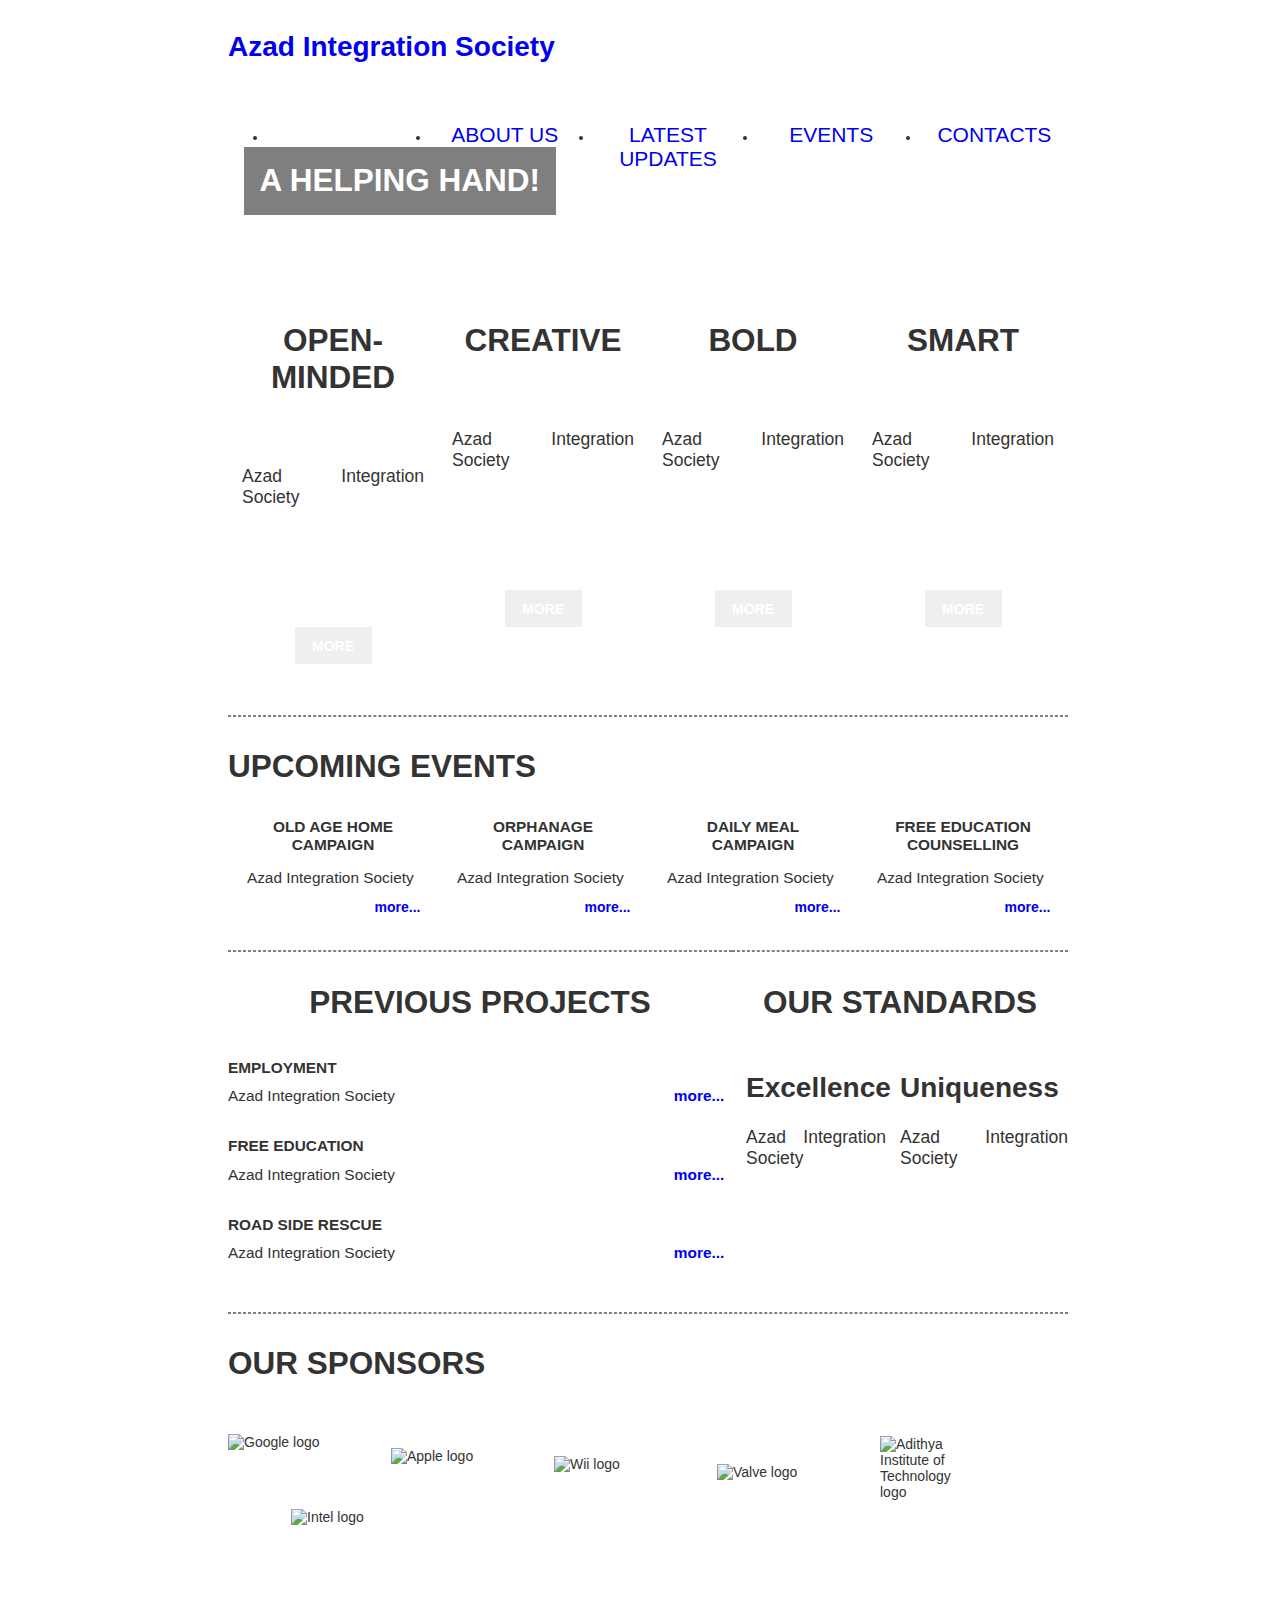
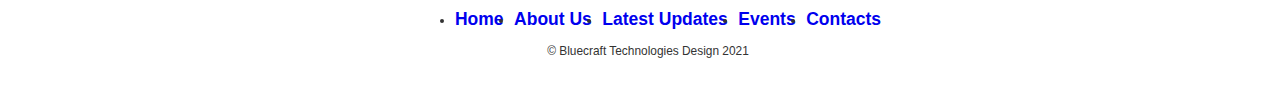
==== index.html @ 9961da5b "Changed a lot" ====
<!DOCTYPE html>
<html lang="en">
  <head>
    <link rel="stylesheet" href="styles.css" />
    <meta charset="UTF-8" />
    <meta http-equiv="X-UA-Compatible" content="IE=edge" />
    <meta name="viewport" content="width=device-width, initial-scale=1.0" />
    <title>Azad Integration Society</title>
  </head>

  <body>
    <div class="line"></div>
    <div class="wrapper">
      <header role="banner">
        <nav role="navigation">
          <h2><a href="https://darab.me/">Azad Integration Society</a></h2>
          <ul class="nav-ul">
            <li><a href="/">Home</a></li>
            <li><a href="/aboutus.html">About Us</a></li>
            <li><a href="/">Latest Updates</a></li>
            <li><a href="/">Events</a></li>
            <li><a href="/">Contacts</a></li>
          </ul>
        </nav>
      </header>
      <main role="main">
        <section class="sec-intro" role="section">
          <img
            src="https://www.techweekeurope.co.uk/wp-content/uploads/2012/07/wifimountaindownload.jpg"
            alt=""
          />
          <h1>A Helping Hand!</h1>
        </section>
        <section class="sec-boxes" role="section">
          <adrticle class="box">
            <h1>Open-minded</h1>
            <p>Azad Integration Society</p>
            <button class="button" type="button" role="button" value="MORE">
              More
            </button>
          </adrticle>
          <adrticle class="box">
            <h1>Creative</h1>
            <p>Azad Integration Society</p>
            <button class="button" type="button" role="button" value="MORE">
              More
            </button>
          </adrticle>
          <adrticle class="box">
            <h1>Bold</h1>
            <p>Azad Integration Society</p>
            <button class="button" type="button" role="button" value="MORE">
              More
            </button>
          </adrticle>
          <adrticle class="box">
            <h1>Smart</h1>
            <p>Azad Integration Society</p>
            <button class="button" type="button" role="button" value="MORE">
              More
            </button>
          </adrticle>
        </section>
        <section class="sec-events" role="section">
          <hr />
          <h1>Upcoming events</h1>
          <article>
            <h1>OLD AGE HOME CAMPAIGN</h1>
            <p>Azad Integration Society</p>
            <a class="link" href="#">more...</a>
          </article>
          <article>
            <h1>ORPHANAGE CAMPAIGN</h1>
            <p>Azad Integration Society</p>
            <a class="link" href="#">more...</a>
          </article>
          <article>
            <h1>DAILY MEAL CAMPAIGN</h1>
            <p>Azad Integration Society</p>
            <a class="link" href="#">more...</a>
          </article>
          <article>
            <h1>FREE EDUCATION COUNSELLING</h1>
            <p>Azad Integration Society</p>
            <a class="link" href="#">more...</a>
          </article>
        </section>
        <section class="sec-projects" role="section">
          <hr />
          <h1>Previous Projects</h1>
          <article>
            <h1>EMPLOYMENT</h1>
            <p>Azad Integration Society <a class="link" href="#">more...</a></p>
          </article>
          <article>
            <h1>FREE EDUCATION</h1>
            <p>Azad Integration Society <a class="link" href="#">more...</a></p>
          </article>
          <article>
            <h1>ROAD SIDE RESCUE</h1>
            <p>Azad Integration Society<a class="link" href="#">more...</a></p>
          </article>
        </section>
        <section class="sec-standards" role="section">
          <hr />
          <h1>Our Standards</h1>
          <article>
            <h2>Excellence</h2>
            <p>Azad Integration Society</p>
          </article>
          <article>
            <h2>Uniqueness</h2>
            <p>Azad Integration Society</p>
          </article>
        </section>
        <section class="sec-partners" role="section">
          <hr />
          <h1>Our Sponsors</h1>
          <div class="row">
            <div class="logo-container">
              <img src="https://i.imgur.com/oSriTuP.png" alt="Google logo" />
            </div>
            <div class="logo-container">
              <img src="https://i.imgur.com/kRgvevC.png" alt="Apple logo" />
            </div>
            <div class="logo-container">
              <img src="https://i.imgur.com/ZZjeIP3.png" alt="Wii logo" />
            </div>
            <div class="logo-container">
              <img src="https://i.imgur.com/536rtCW.png" alt="Valve logo" />
            </div>
            <div class="logo-container">
              <img
                src="https://i.imgur.com/VTq1c9p.png"
                alt="Adithya Institute of Technology logo"
              />
            </div>
            <div class="logo-container">
              <img src="https://i.imgur.com/GdYoyxo.png" alt="Intel logo" />
            </div>
          </div>
        </section>
      </main>
    </div>
    <footer>
      <nav role="navigation">
        <ul class="nav-ul">
          <li><a href="#">Home</a></li>
          <li><a href="#">About Us</a></li>
          <li><a href="#">Latest Updates</a></li>
          <li><a href="#">Events</a></li>
          <li><a href="#">Contacts</a></li>
        </ul>
      </nav>
      <p class="copy">&copy; Bluecraft Technologies Design 2021</p>
    </footer>
    <div class="line"></div>
  </body>
</html>
---- styles.css ----
// Variables
$red: #ad0000;
$lightBlack: #333;
$darkGrey: #a9a9a9;
$ghostWhite: #f8f8ff;
$lightGrey: #d3d3d3;

// Mixins
@mixin transition($property) {
    transition: $property .25s;
}

/*Typography*/
html {
    font: 14px 'Open Sans Condensed', 'Roboto Condensed', Verdana, sans-serif;
}

h1 {
    font-size: 2.25em;
}

h2 {
    font-size: 2em;
}

h3 {
    font-size: 1.75em;
}

h4 {
    font-size: 1.5em;
}

p {
    font-size: 1.25em;
}

/*Layout*/
html,
body {
    width: 100%;
    height: 100%;
}

body {
    color: #333;
}

*,
*:before,
*:after {
    box-sizing: border-box;
}

.line {
    float: left;
    width: 100%;
    border-top: .25em solid $lightBlack;
}

.wrapper {
    margin: auto;
    width: 60em;
    /*960px*/
    //min-height: 100%;
}

header,
nav,
section,
footer {
    float: left;
    width: 100%;
}

a {
    text-decoration: none;
    transition: color .25s;
}

.button {
    display: block;
    padding: .75em 1.25em;
    font-size: 1em;
    font-weight: bold;
    text-transform: uppercase;
    background: $red;
    color: #fff;
    border: 0;
    cursor: pointer;

    &:focus,
    &:hover {
        background: darken($red, 7%);
    }

    &:active {
        background: #c10000;
    }
}

.link {
    font-weight: bold;
    color: $red;

    &:focus,
    &:hover {
        color: darken($red, 10%);
    }

    &:active {
        color: lighten($red, 5%);
    }
}

/*Navigation*/
nav h1 {
    float: left;
    padding: .25em .25em 0 0;
    font-size: 4.5em;
    text-transform: uppercase;
}

nav h1 a {
    color: $red;
}

.nav-ul {
    display: flex;
}

header li {
    width: 20%;
}

header li:not(:first-child) {
    margin-left: 2%;
}

header .nav-ul a {
    display: block;
    padding: 1.75em .5em;
    font-size: 1.5em;
    text-align: center;
    text-transform: uppercase;
    color: $lightBlack;

    &:focus,
    &:hover {
        color: $red;
    }

    &:active {
        color: lighten($red, 5%);
    }
}

header li:first-child a {
    background: $red;
    color: #fff;

    &:hover {
        color: #fff;
    }
}

/*Sections*/
section {
    margin: 1em 0;
}

section h1 {
    text-transform: uppercase;
}

hr {
    border-color: $lightGrey;
    border-style: dashed;
}

.vertical {
    width: 0;
    height: 10px;
}

/*Intro*/
.sec-intro {
    position: relative;
}

.sec-intro img {
    width: 100%;
}

.sec-intro h1 {
    position: absolute;
    bottom: .5em;
    left: .5em;
    padding: .5em;
    background: rgba(0, 0, 0, .5);
    color: #fff;
}

/*Boxes*/
.box {
    float: left;
    padding: 1.5em 1em;
    width: 25%;
    height: 400px;
    border-top: .1em solid $lightGrey;
    border-bottom: .1em solid $lightGrey;
    border-left: .1em solid $lightGrey;
    @include transition(background);

    &:focus,
    &:hover {
        background: #f5f5f5;
    }
}

.box:last-child {
    border-right: .1em solid $lightGrey;
}

.box h1 {
    text-align: center;
}

.box p {
    margin-top: 4em;
    height: 6em;
    text-align: justify;
}

.box .button {
    margin: 4em auto;
}

/*Events*/
.sec-events>h1 {
    margin-top: 1em;
}

.sec-events article {
    float: left;
    padding: 0 .25em;
    width: 25%;
    text-align: justify;
}

.sec-events article h1,
.sec-events article p {
    display: block;
    margin: .5em 0;
    padding: .25em 1em;
    font-size: 110%;
}

.sec-events article a {
    float: right;
    padding-right: 1em;
}

.sec-events article h1 {
    font-weight: bold;
    text-align: center;
}

/*Projects*/
.sec-projects {
    width: 60%;
}

.sec-projects>h1 {
    margin-top: 1em;
    text-align: center;
}

.sec-projects article {
    padding: .5em 0;
    width: 100%;
}

.sec-projects article h1,
.sec-projects article p {
    font-size: 110%;
}

.sec-projects article h1 {
    font-weight: bold;
}

.sec-projects article p {
    margin: .5em .5em .5em 0;
    text-align: justify;
}

.sec-projects p a {
    float: right;
}

.sec-projects button {
    position: relative;
    left: 80%;
}

/*Standards*/
.sec-standards {
    width: 40%;
}

.sec-standards>h1 {
    margin-top: 1em;
    text-align: center;
}

.sec-standards article {
    float: left;
    padding: .5em 1em;
    width: 50%;
    text-align: justify;
}

.sec-standards article:last-child {
    padding: .5em 0;
}

.sec-standards article h1 {
    text-align: center;
}

/*Partners*/
.sec-partners h1 {
    margin-top: 1em;
}

.sec-partners .row {
    float: left;
    margin: 2em 0;
    width: 100%;
}

.logo-container {
    float: left;
    width: 16%;
    width: 100px;
}

.logo-container:not(:first-child) {
    margin-left: 7.5%;
}

.logo-container:first-child {
    margin-top: .2em;
}

.logo-container:nth-of-type(2) img {
    margin-top: 1.2em
}

.logo-container:nth-of-type(3) img {
    margin-top: 1.8em;
}

.logo-container:nth-of-type(4) img {
    margin-top: 2.35em;
}

.logo-container:nth-of-type(5) img {
    margin-top: .35em;
}

.logo-container:last-of-type img {
    margin-top: .65em;
}

.sec-partners img {
    float: left;
    width: 100%;
}

/*Footer*/
footer {
    padding: 2em 0;
    width: 100%;
    text-align: center;
    background: $lightGrey;
}

footer .nav-ul {
    justify-content: center;
    margin-bottom: 1em;
}

footer li:not(:first-child) {
    margin-left: .75em;
}

footer li:first-child a {
    color: $lightBlack;
}

footer a {
    font-size: 1.25em;
    font-weight: bold;
    color: $darkGrey;

    &:focus,
    &:hover {
        color: $lightBlack;
    }
}

.copy {
    font-size: .85em;
}
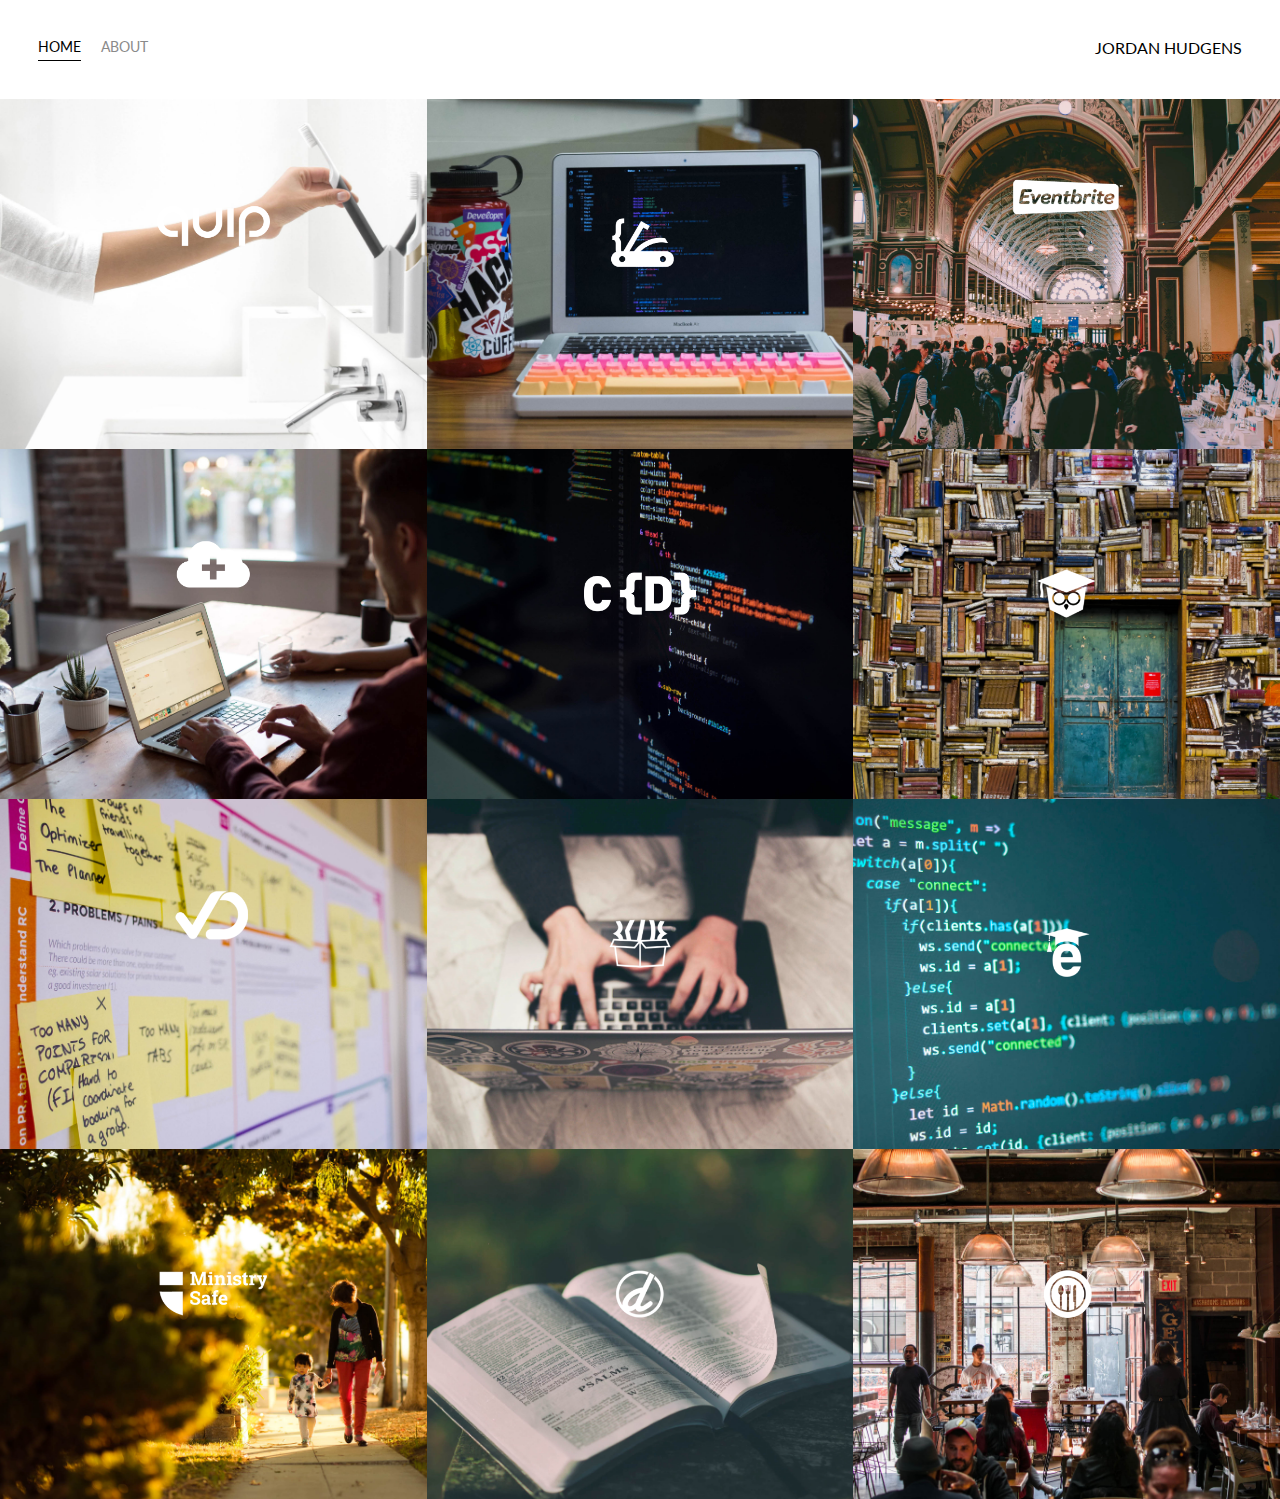
==== commit 2bc0644d: "Added new files" ====
--- a/index.html
+++ b/index.html
@@ -1,159 +1,193 @@
 <!DOCTYPE html>
-<html lang="en">
-  <head>
-    <link rel="stylesheet" href="styles.css" />
-    <meta charset="UTF-8" />
-    <meta http-equiv="X-UA-Compatible" content="IE=edge" />
-    <meta name="viewport" content="width=device-width, initial-scale=1.0" />
-    <title>Azad Integration Society</title>
-  </head>
+<html lang='en'>
 
-  <body>
-    <div class="line"></div>
-    <div class="wrapper">
-      <header role="banner">
-        <nav role="navigation">
-          <h2><a href="https://darab.me/">Azad Integration Society</a></h2>
-          <ul class="nav-ul">
-            <li><a href="/">Home</a></li>
-            <li><a href="/aboutus.html">About Us</a></li>
-            <li><a href="/">Latest Updates</a></li>
-            <li><a href="/">Events</a></li>
-            <li><a href="/">Contacts</a></li>
-          </ul>
-        </nav>
-      </header>
-      <main role="main">
-        <section class="sec-intro" role="section">
-          <img
-            src="https://www.techweekeurope.co.uk/wp-content/uploads/2012/07/wifimountaindownload.jpg"
-            alt=""
-          />
-          <h1>A Helping Hand!</h1>
-        </section>
-        <section class="sec-boxes" role="section">
-          <adrticle class="box">
-            <h1>Open-minded</h1>
-            <p>Azad Integration Society</p>
-            <button class="button" type="button" role="button" value="MORE">
-              More
-            </button>
-          </adrticle>
-          <adrticle class="box">
-            <h1>Creative</h1>
-            <p>Azad Integration Society</p>
-            <button class="button" type="button" role="button" value="MORE">
-              More
-            </button>
-          </adrticle>
-          <adrticle class="box">
-            <h1>Bold</h1>
-            <p>Azad Integration Society</p>
-            <button class="button" type="button" role="button" value="MORE">
-              More
-            </button>
-          </adrticle>
-          <adrticle class="box">
-            <h1>Smart</h1>
-            <p>Azad Integration Society</p>
-            <button class="button" type="button" role="button" value="MORE">
-              More
-            </button>
-          </adrticle>
-        </section>
-        <section class="sec-events" role="section">
-          <hr />
-          <h1>Upcoming events</h1>
-          <article>
-            <h1>OLD AGE HOME CAMPAIGN</h1>
-            <p>Azad Integration Society</p>
-            <a class="link" href="#">more...</a>
-          </article>
-          <article>
-            <h1>ORPHANAGE CAMPAIGN</h1>
-            <p>Azad Integration Society</p>
-            <a class="link" href="#">more...</a>
-          </article>
-          <article>
-            <h1>DAILY MEAL CAMPAIGN</h1>
-            <p>Azad Integration Society</p>
-            <a class="link" href="#">more...</a>
-          </article>
-          <article>
-            <h1>FREE EDUCATION COUNSELLING</h1>
-            <p>Azad Integration Society</p>
-            <a class="link" href="#">more...</a>
-          </article>
-        </section>
-        <section class="sec-projects" role="section">
-          <hr />
-          <h1>Previous Projects</h1>
-          <article>
-            <h1>EMPLOYMENT</h1>
-            <p>Azad Integration Society <a class="link" href="#">more...</a></p>
-          </article>
-          <article>
-            <h1>FREE EDUCATION</h1>
-            <p>Azad Integration Society <a class="link" href="#">more...</a></p>
-          </article>
-          <article>
-            <h1>ROAD SIDE RESCUE</h1>
-            <p>Azad Integration Society<a class="link" href="#">more...</a></p>
-          </article>
-        </section>
-        <section class="sec-standards" role="section">
-          <hr />
-          <h1>Our Standards</h1>
-          <article>
-            <h2>Excellence</h2>
-            <p>Azad Integration Society</p>
-          </article>
-          <article>
-            <h2>Uniqueness</h2>
-            <p>Azad Integration Society</p>
-          </article>
-        </section>
-        <section class="sec-partners" role="section">
-          <hr />
-          <h1>Our Sponsors</h1>
-          <div class="row">
-            <div class="logo-container">
-              <img src="https://i.imgur.com/oSriTuP.png" alt="Google logo" />
+<head>
+  <meta charset='UTF-8'>
+  <title>Portfolio Homepage</title>
+  <link href="https://fonts.googleapis.com/css?family=Lato" rel="stylesheet">
+  <link rel="stylesheet" href="styles.css">
+</head>
+
+<body>
+  <div class="container">
+    <div class="nav-wrapper">
+      <div class="left-side">
+        <div class="nav-link-wrapper active-nav-link">
+          <a href="index.html">Home</a>
+        </div>
+
+        <div class="nav-link-wrapper">
+          <a href="about.html">About</a>
+        </div>
+      </div>
+
+      <div class="right-side">
+        <div class="brand">
+          JORDAN HUDGENS
+        </div>
+      </div>
+    </div>
+
+    <div class="content-wrapper">
+      <div class="portfolio-items-wrapper">
+
+        <div class="portfolio-item-wrapper">
+          <div class="portfolio-img-background" style="background-image:url(images/portfolio1.jpg)"></div>
+
+          <div class="img-text-wrapper">
+            <div class="logo-wrapper">
+              <img src="images/logos/quip.png" alt="">
             </div>
-            <div class="logo-container">
-              <img src="https://i.imgur.com/kRgvevC.png" alt="Apple logo" />
+
+            <div class="subtitle">I built the Quip Ecommerce platform, named a Top 25 Invention by Time Magazine in 2016.</div>
+          </div>
+        </div>
+
+        <div class="portfolio-item-wrapper">
+          <div class="portfolio-img-background" style="background-image:url(images/portfolio2.jpg)"></div>
+          <div class="img-text-wrapper">
+            <div class="logo-wrapper">
+              <img src="images/logos/devcamp.png" alt="">
             </div>
-            <div class="logo-container">
-              <img src="https://i.imgur.com/ZZjeIP3.png" alt="Wii logo" />
+
+            <div class="subtitle">Coding bootcamp and learning management system.</div>
+          </div>
+        </div>
+
+        <div class="portfolio-item-wrapper">
+          <div class="portfolio-img-background" style="background-image:url(images/portfolio3.jpg)"></div>
+          <div class="img-text-wrapper">
+            <div class="logo-wrapper">
+              <img src="images/logos/eventbrite.png" alt="">
             </div>
-            <div class="logo-container">
-              <img src="https://i.imgur.com/536rtCW.png" alt="Valve logo" />
+
+            <div class="subtitle">Eventbrite is the leading event management platform on the web with millions of individuals utilizing their applications
+              to find, register or, and management events in numerous industries.</div>
+          </div>
+        </div>
+
+        <div class="portfolio-item-wrapper">
+          <div class="portfolio-img-background" style="background-image:url(images/portfolio4.jpg)"></div>
+          <div class="img-text-wrapper">
+            <div class="logo-wrapper">
+              <img src="images/logos/shop-hacker.png" alt="">
             </div>
-            <div class="logo-container">
-              <img
-                src="https://i.imgur.com/VTq1c9p.png"
-                alt="Adithya Institute of Technology logo"
-              />
+
+            <div class="subtitle">Shop Hacker allows you to easily import digital products such as elearning courses, software, and games directly
+              into your ecommerce store.</div>
+          </div>
+        </div>
+
+        <div class="portfolio-item-wrapper">
+          <div class="portfolio-img-background" style="background-image:url(images/portfolio5.jpg)"></div>
+          <div class="img-text-wrapper">
+            <div class="logo-wrapper">
+              <img src="images/logos/crondose.png" alt="">
             </div>
-            <div class="logo-container">
-              <img src="https://i.imgur.com/GdYoyxo.png" alt="Intel logo" />
+
+            <div class="subtitle">Online tutorials and productivity tips.</div>
+          </div>
+        </div>
+
+        <div class="portfolio-item-wrapper">
+          <div class="portfolio-img-background" style="background-image:url(images/portfolio6.jpg)"></div>
+          <div class="img-text-wrapper">
+            <div class="logo-wrapper">
+              <img src="images/logos/dailysmarty.png" alt="">
             </div>
+
+            <div class="subtitle">Keep track of what you learn every day.</div>
           </div>
-        </section>
-      </main>
+        </div>
+
+        <div class="portfolio-item-wrapper">
+          <div class="portfolio-img-background" style="background-image:url(images/portfolio7.jpg)"></div>
+          <div class="img-text-wrapper">
+            <div class="logo-wrapper">
+              <img src="images/logos/dashtrack.png" alt="">
+            </div>
+
+            <div class="subtitle">What you track improves. DashTrack is a journal that makes it easy to track your daily tasks and make the most
+              of your time each day.</div>
+          </div>
+        </div>
+
+        <div class="portfolio-item-wrapper">
+          <div class="portfolio-img-background" style="background-image:url(images/portfolio8.jpg)"></div>
+          <div class="img-text-wrapper">
+            <div class="logo-wrapper">
+              <img src="images/logos/devtrunk.png" alt="">
+            </div>
+
+            <div class="subtitle">Online shop for developer happiness.</div>
+          </div>
+        </div>
+
+        <div class="portfolio-item-wrapper">
+          <div class="portfolio-img-background" style="background-image:url(images/portfolio9.jpg)"></div>
+          <div class="img-text-wrapper">
+            <div class="logo-wrapper">
+              <img src="images/logos/edutechional.png" alt="">
+            </div>
+
+            <div class="subtitle">Online technology tutorials.</div>
+          </div>
+        </div>
+
+        <div class="portfolio-item-wrapper">
+          <div class="portfolio-img-background" style="background-image:url(images/portfolio10.jpg)"></div>
+          <div class="img-text-wrapper">
+            <div class="logo-wrapper">
+              <img src="images/logos/ministry-safe.png" alt="">
+            </div>
+
+            <div class="subtitle">A complete child safety system for organizations.</div>
+          </div>
+        </div>
+
+        <div class="portfolio-item-wrapper">
+          <div class="portfolio-img-background" style="background-image:url(images/portfolio11.jpg)"></div>
+          <div class="img-text-wrapper">
+            <div class="logo-wrapper">
+              <img src="images/logos/open-devos.png" alt="">
+            </div>
+
+            <div class="subtitle">Publish and share daily devotionals.</div>
+          </div>
+        </div>
+
+        <div class="portfolio-item-wrapper">
+          <div class="portfolio-img-background" style="background-image:url(images/portfolio12.jpg)"></div>
+          <div class="img-text-wrapper">
+            <div class="logo-wrapper">
+              <img src="images/logos/toastability.png" alt="">
+            </div>
+
+            <div class="subtitle">Easy way to manage the digital life of your bar or restaurant.</div>
+          </div>
+        </div>
+
+      </div>
     </div>
-    <footer>
-      <nav role="navigation">
-        <ul class="nav-ul">
-          <li><a href="#">Home</a></li>
-          <li><a href="#">About Us</a></li>
-          <li><a href="#">Latest Updates</a></li>
-          <li><a href="#">Events</a></li>
-          <li><a href="#">Contacts</a></li>
-        </ul>
-      </nav>
-      <p class="copy">&copy; Bluecraft Technologies Design 2021</p>
-    </footer>
-    <div class="line"></div>
-  </body>
-</html>
+  </div>
+
+</body>
+
+<script>
+  const portfolioItems = document.querySelectorAll('.portfolio-item-wrapper');
+
+  portfolioItems.forEach(portfolioItem => {
+    portfolioItem.addEventListener('mouseover', () => {
+      console.log(portfolioItem.childNodes[1].classList)
+      portfolioItem.childNodes[1].classList.add('image-blur');
+    });
+
+    portfolioItem.addEventListener('mouseout', () => {
+      console.log(portfolioItem.childNodes[1].classList)
+      portfolioItem.childNodes[1].classList.remove('image-blur');
+    });
+  });
+
+</script>
+
+</html>--- a/styles.css
+++ b/styles.css
@@ -1,416 +1,120 @@
-// Variables
-$red: #ad0000;
-$lightBlack: #333;
-$darkGrey: #a9a9a9;
-$ghostWhite: #f8f8ff;
-$lightGrey: #d3d3d3;
-
-// Mixins
-@mixin transition($property) {
-    transition: $property .25s;
+body {
+  font-family: "Lato", sans-serif;
+  margin: 0px;
 }
 
-/*Typography*/
-html {
-    font: 14px 'Open Sans Condensed', 'Roboto Condensed', Verdana, sans-serif;
+.container {
+  display: grid;
+  grid-template-columns: 1fr;
 }
 
-h1 {
-    font-size: 2.25em;
+.nav-wrapper {
+  display: flex;
+  justify-content: space-between;
+  padding: 38px;
 }
 
-h2 {
-    font-size: 2em;
+.left-side {
+  display: flex;
 }
 
-h3 {
-    font-size: 1.75em;
+.nav-wrapper > .left-side > div {
+  margin-right: 20px;
+  text-transform: uppercase;
+  font-size: 0.9rem;
 }
 
-h4 {
-    font-size: 1.5em;
+.nav-link-wrapper {
+  height: 22px;
+  border-bottom: 1px solid transparent;
+  transition: border-bottom 0.5s;
 }
 
-p {
-    font-size: 1.25em;
+.active-nav-link {
+  border-bottom: 1px solid black;
 }
 
-/*Layout*/
-html,
-body {
-    width: 100%;
-    height: 100%;
+.active-nav-link a {
+  color: black !important;
 }
 
-body {
-    color: #333;
+.nav-link-wrapper a {
+  color: #8a8a8a;
+  text-decoration: none;
+  transition: color 0.5s;
 }
 
-*,
-*:before,
-*:after {
-    box-sizing: border-box;
+.nav-link-wrapper:hover {
+  border-bottom: 1px solid black;
 }
 
-.line {
-    float: left;
-    width: 100%;
-    border-top: .25em solid $lightBlack;
+.nav-link-wrapper a:hover {
+  color: black;
 }
 
-.wrapper {
-    margin: auto;
-    width: 60em;
-    /*960px*/
-    //min-height: 100%;
+.portfolio-items-wrapper {
+  display: grid;
+  grid-template-columns: 1fr 1fr 1fr;
 }
 
-header,
-nav,
-section,
-footer {
-    float: left;
-    width: 100%;
+.portfolio-item-wrapper {
+  position: relative;
 }
 
-a {
-    text-decoration: none;
-    transition: color .25s;
+.portfolio-img-background {
+  background-size: cover;
+  background-position: center;
+  background-repeat: no-repeat;
+  height: 350px;
+  width: 100%;
 }
 
-.button {
-    display: block;
-    padding: .75em 1.25em;
-    font-size: 1em;
-    font-weight: bold;
-    text-transform: uppercase;
-    background: $red;
-    color: #fff;
-    border: 0;
-    cursor: pointer;
-
-    &:focus,
-    &:hover {
-        background: darken($red, 7%);
-    }
-
-    &:active {
-        background: #c10000;
-    }
+.img-text-wrapper {
+  position: absolute;
+  top: 0;
+  display: flex;
+  flex-direction: column;
+  justify-content: center;
+  align-items: center;
+  height: 100%;
+  text-align: center;
+  padding-left: 100px;
+  padding-right: 100px;
 }
 
-.link {
-    font-weight: bold;
-    color: $red;
-
-    &:focus,
-    &:hover {
-        color: darken($red, 10%);
-    }
-
-    &:active {
-        color: lighten($red, 5%);
-    }
+.img-text-wrapper .subtitle {
+  transition: 1s;
+  color: transparent;
 }
 
-/*Navigation*/
-nav h1 {
-    float: left;
-    padding: .25em .25em 0 0;
-    font-size: 4.5em;
-    text-transform: uppercase;
+.image-blur {
+  transition: 1s;
+  filter: brightness(10%);
 }
 
-nav h1 a {
-    color: $red;
+.img-text-wrapper:hover .subtitle {
+  color: lightseagreen;
+  font-weight: 600;
 }
 
-.nav-ul {
-    display: flex;
+.logo-wrapper img {
+  width: 50%;
+  margin-bottom: 20px;
 }
 
-header li {
-    width: 20%;
+.two-column-wrapper {
+  display: grid;
+  grid-template-columns: 1fr 1fr;
 }
 
-header li:not(:first-child) {
-    margin-left: 2%;
+.profile-image-wrapper img {
+  width: 100%;
 }
 
-header .nav-ul a {
-    display: block;
-    padding: 1.75em .5em;
-    font-size: 1.5em;
-    text-align: center;
-    text-transform: uppercase;
-    color: $lightBlack;
-
-    &:focus,
-    &:hover {
-        color: $red;
-    }
-
-    &:active {
-        color: lighten($red, 5%);
-    }
+.profile-content-wrapper {
+  padding: 30px;
 }
 
-header li:first-child a {
-    background: $red;
-    color: #fff;
-
-    &:hover {
-        color: #fff;
-    }
+.profile-content-wrapper h1 {
+  color: lightseagreen;
 }
-
-/*Sections*/
-section {
-    margin: 1em 0;
-}
-
-section h1 {
-    text-transform: uppercase;
-}
-
-hr {
-    border-color: $lightGrey;
-    border-style: dashed;
-}
-
-.vertical {
-    width: 0;
-    height: 10px;
-}
-
-/*Intro*/
-.sec-intro {
-    position: relative;
-}
-
-.sec-intro img {
-    width: 100%;
-}
-
-.sec-intro h1 {
-    position: absolute;
-    bottom: .5em;
-    left: .5em;
-    padding: .5em;
-    background: rgba(0, 0, 0, .5);
-    color: #fff;
-}
-
-/*Boxes*/
-.box {
-    float: left;
-    padding: 1.5em 1em;
-    width: 25%;
-    height: 400px;
-    border-top: .1em solid $lightGrey;
-    border-bottom: .1em solid $lightGrey;
-    border-left: .1em solid $lightGrey;
-    @include transition(background);
-
-    &:focus,
-    &:hover {
-        background: #f5f5f5;
-    }
-}
-
-.box:last-child {
-    border-right: .1em solid $lightGrey;
-}
-
-.box h1 {
-    text-align: center;
-}
-
-.box p {
-    margin-top: 4em;
-    height: 6em;
-    text-align: justify;
-}
-
-.box .button {
-    margin: 4em auto;
-}
-
-/*Events*/
-.sec-events>h1 {
-    margin-top: 1em;
-}
-
-.sec-events article {
-    float: left;
-    padding: 0 .25em;
-    width: 25%;
-    text-align: justify;
-}
-
-.sec-events article h1,
-.sec-events article p {
-    display: block;
-    margin: .5em 0;
-    padding: .25em 1em;
-    font-size: 110%;
-}
-
-.sec-events article a {
-    float: right;
-    padding-right: 1em;
-}
-
-.sec-events article h1 {
-    font-weight: bold;
-    text-align: center;
-}
-
-/*Projects*/
-.sec-projects {
-    width: 60%;
-}
-
-.sec-projects>h1 {
-    margin-top: 1em;
-    text-align: center;
-}
-
-.sec-projects article {
-    padding: .5em 0;
-    width: 100%;
-}
-
-.sec-projects article h1,
-.sec-projects article p {
-    font-size: 110%;
-}
-
-.sec-projects article h1 {
-    font-weight: bold;
-}
-
-.sec-projects article p {
-    margin: .5em .5em .5em 0;
-    text-align: justify;
-}
-
-.sec-projects p a {
-    float: right;
-}
-
-.sec-projects button {
-    position: relative;
-    left: 80%;
-}
-
-/*Standards*/
-.sec-standards {
-    width: 40%;
-}
-
-.sec-standards>h1 {
-    margin-top: 1em;
-    text-align: center;
-}
-
-.sec-standards article {
-    float: left;
-    padding: .5em 1em;
-    width: 50%;
-    text-align: justify;
-}
-
-.sec-standards article:last-child {
-    padding: .5em 0;
-}
-
-.sec-standards article h1 {
-    text-align: center;
-}
-
-/*Partners*/
-.sec-partners h1 {
-    margin-top: 1em;
-}
-
-.sec-partners .row {
-    float: left;
-    margin: 2em 0;
-    width: 100%;
-}
-
-.logo-container {
-    float: left;
-    width: 16%;
-    width: 100px;
-}
-
-.logo-container:not(:first-child) {
-    margin-left: 7.5%;
-}
-
-.logo-container:first-child {
-    margin-top: .2em;
-}
-
-.logo-container:nth-of-type(2) img {
-    margin-top: 1.2em
-}
-
-.logo-container:nth-of-type(3) img {
-    margin-top: 1.8em;
-}
-
-.logo-container:nth-of-type(4) img {
-    margin-top: 2.35em;
-}
-
-.logo-container:nth-of-type(5) img {
-    margin-top: .35em;
-}
-
-.logo-container:last-of-type img {
-    margin-top: .65em;
-}
-
-.sec-partners img {
-    float: left;
-    width: 100%;
-}
-
-/*Footer*/
-footer {
-    padding: 2em 0;
-    width: 100%;
-    text-align: center;
-    background: $lightGrey;
-}
-
-footer .nav-ul {
-    justify-content: center;
-    margin-bottom: 1em;
-}
-
-footer li:not(:first-child) {
-    margin-left: .75em;
-}
-
-footer li:first-child a {
-    color: $lightBlack;
-}
-
-footer a {
-    font-size: 1.25em;
-    font-weight: bold;
-    color: $darkGrey;
-
-    &:focus,
-    &:hover {
-        color: $lightBlack;
-    }
-}
-
-.copy {
-    font-size: .85em;
-}
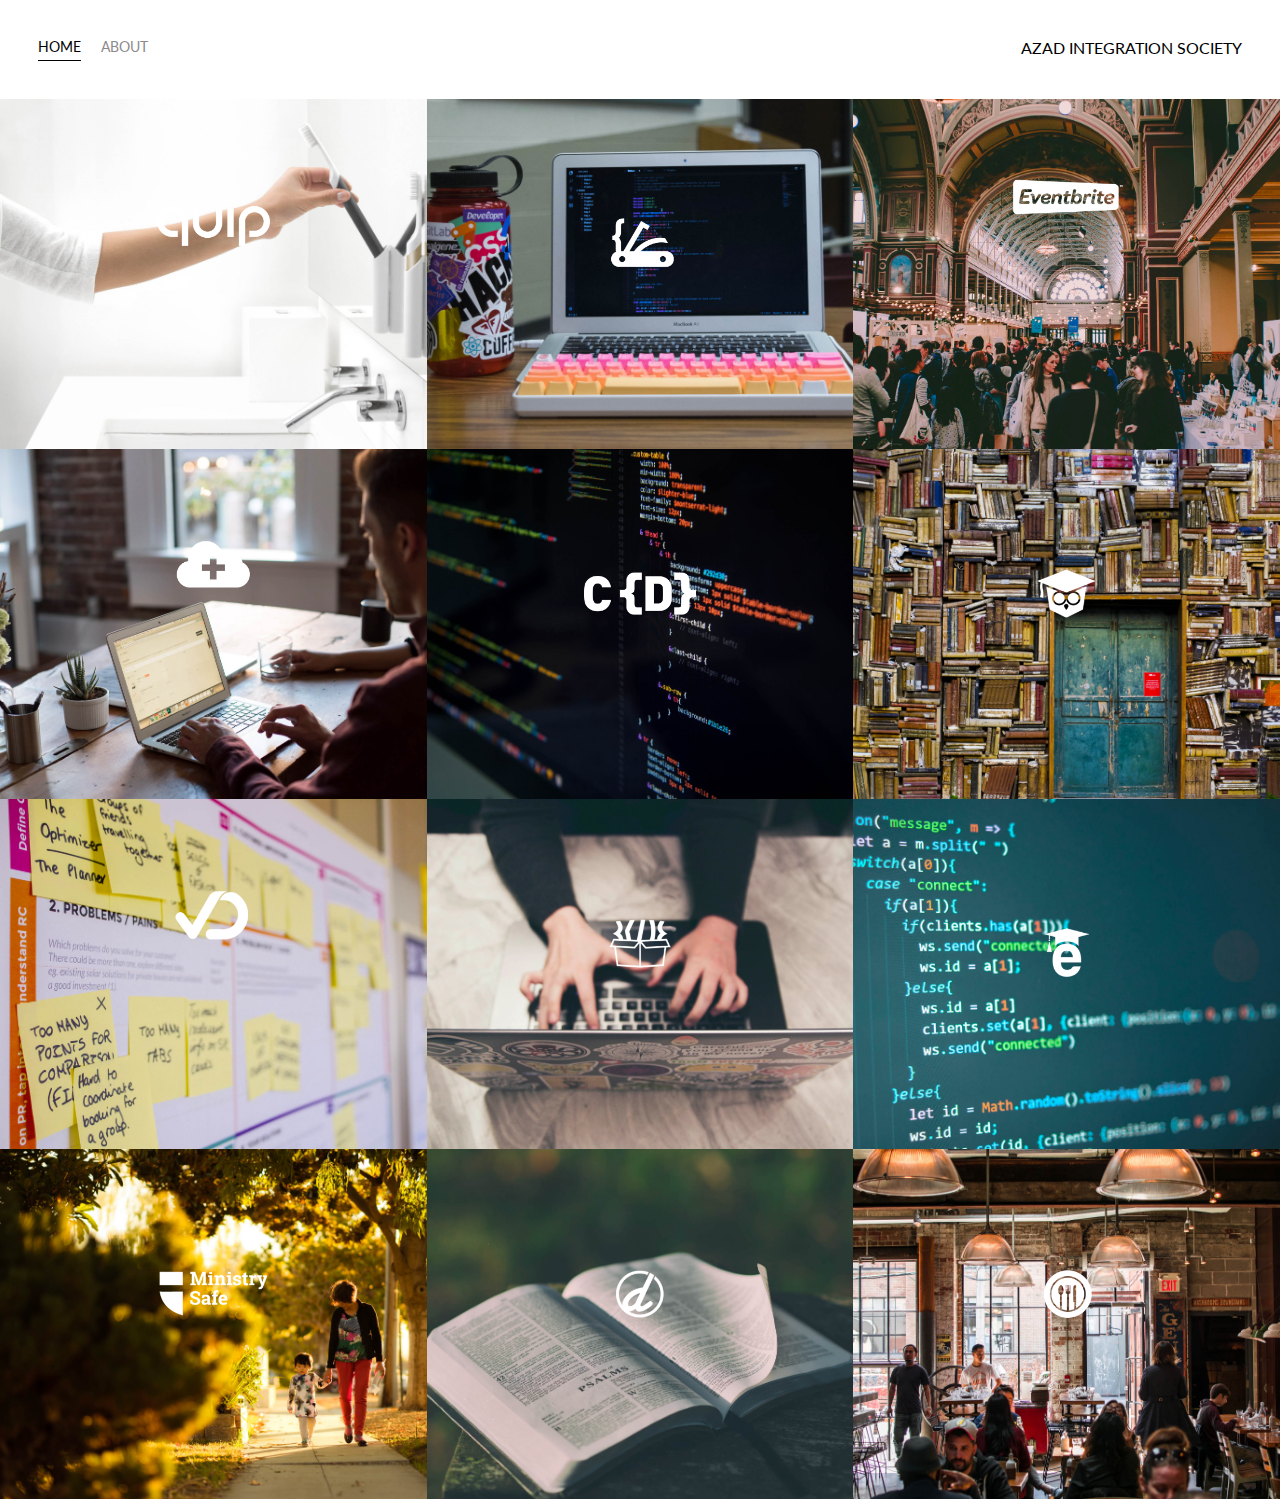
==== commit 34b2ecfb: "Updated names" ====
--- a/index.html
+++ b/index.html
@@ -23,7 +23,7 @@
 
       <div class="right-side">
         <div class="brand">
-          JORDAN HUDGENS
+          AZAD INTEGRATION SOCIETY
         </div>
       </div>
     </div>
@@ -39,7 +39,8 @@
               <img src="images/logos/quip.png" alt="">
             </div>
 
-            <div class="subtitle">I built the Quip Ecommerce platform, named a Top 25 Invention by Time Magazine in 2016.</div>
+            <div class="subtitle">I built the Quip Ecommerce platform, named a Top 25 Invention by Time Magazine in
+              2016.</div>
           </div>
         </div>
 
@@ -61,7 +62,8 @@
               <img src="images/logos/eventbrite.png" alt="">
             </div>
 
-            <div class="subtitle">Eventbrite is the leading event management platform on the web with millions of individuals utilizing their applications
+            <div class="subtitle">Eventbrite is the leading event management platform on the web with millions of
+              individuals utilizing their applications
               to find, register or, and management events in numerous industries.</div>
           </div>
         </div>
@@ -73,7 +75,8 @@
               <img src="images/logos/shop-hacker.png" alt="">
             </div>
 
-            <div class="subtitle">Shop Hacker allows you to easily import digital products such as elearning courses, software, and games directly
+            <div class="subtitle">Shop Hacker allows you to easily import digital products such as elearning courses,
+              software, and games directly
               into your ecommerce store.</div>
           </div>
         </div>
@@ -107,7 +110,8 @@
               <img src="images/logos/dashtrack.png" alt="">
             </div>
 
-            <div class="subtitle">What you track improves. DashTrack is a journal that makes it easy to track your daily tasks and make the most
+            <div class="subtitle">What you track improves. DashTrack is a journal that makes it easy to track your daily
+              tasks and make the most
               of your time each day.</div>
           </div>
         </div>
@@ -187,7 +191,6 @@
       portfolioItem.childNodes[1].classList.remove('image-blur');
     });
   });
-
 </script>
 
 </html>--- a/styles.css
+++ b/styles.css
@@ -18,7 +18,7 @@
   display: flex;
 }
 
-.nav-wrapper > .left-side > div {
+.nav-wrapper>.left-side>div {
   margin-right: 20px;
   text-transform: uppercase;
   font-size: 0.9rem;
